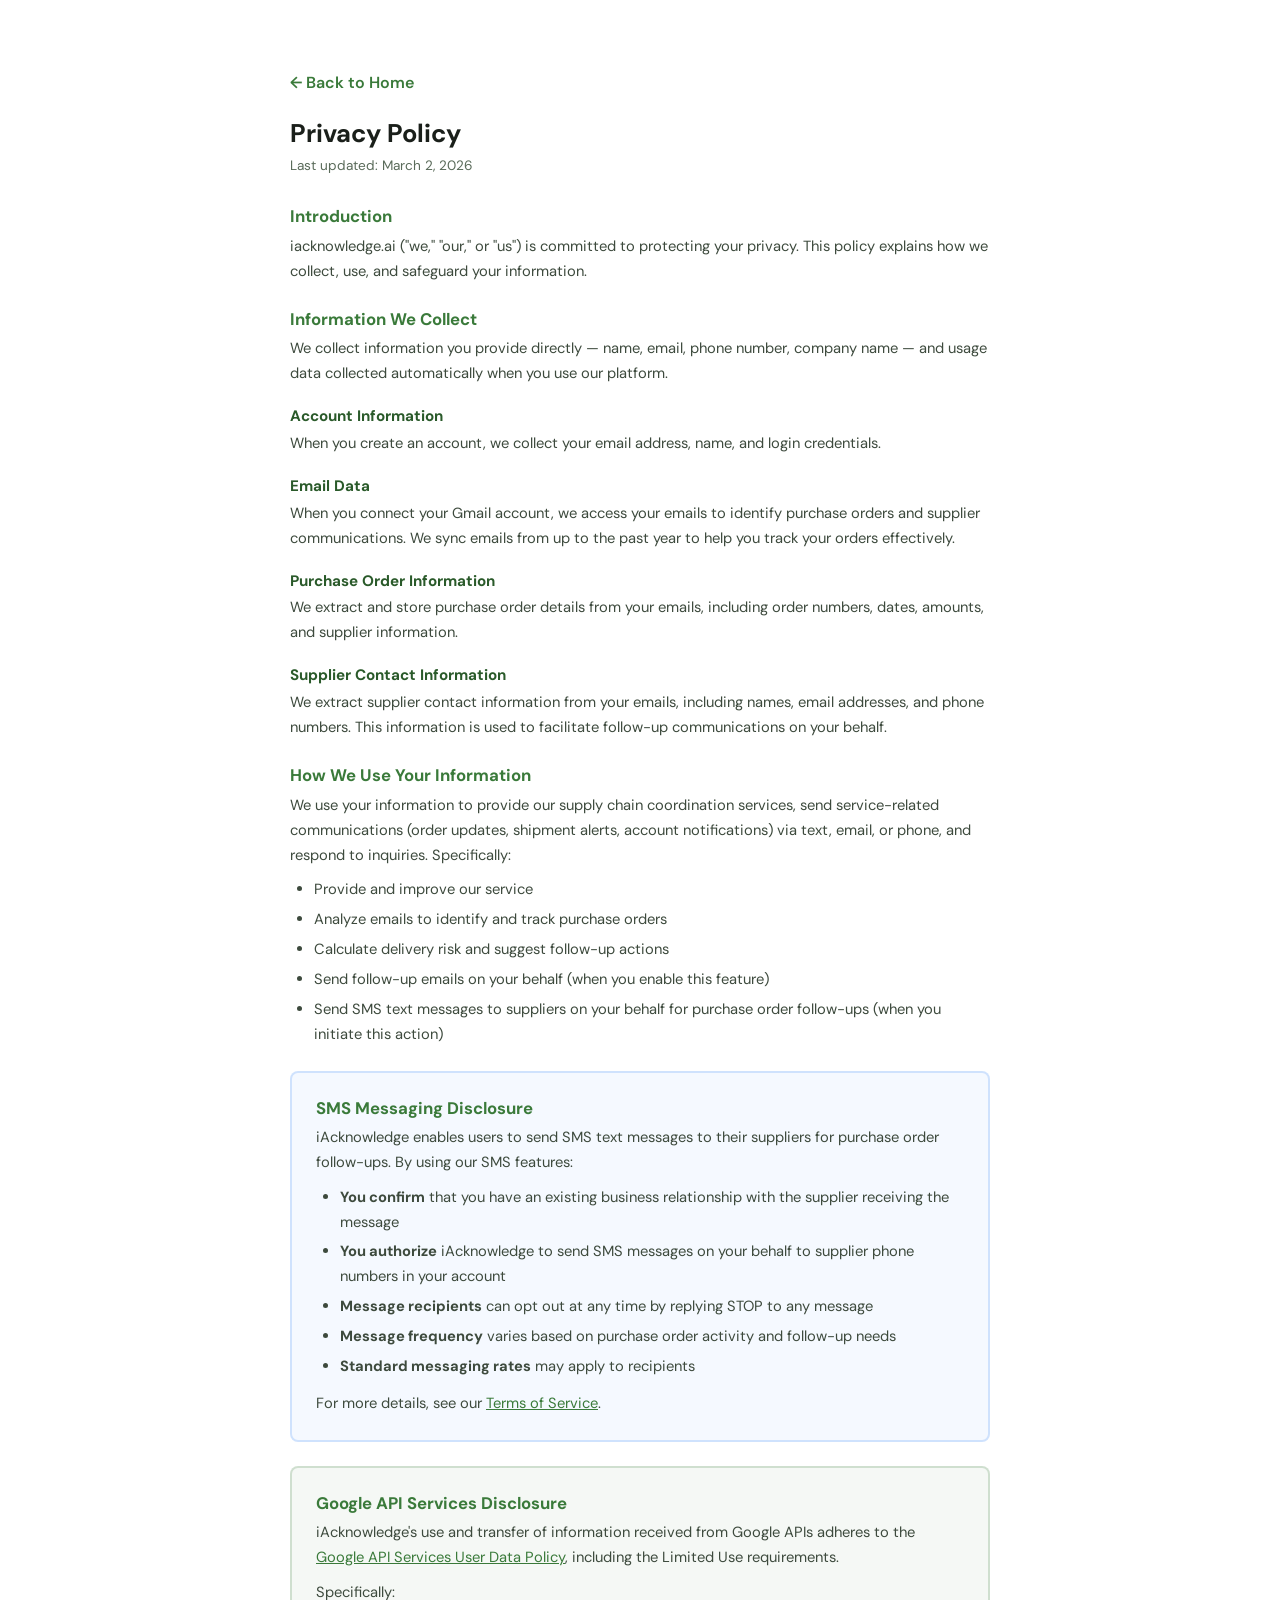
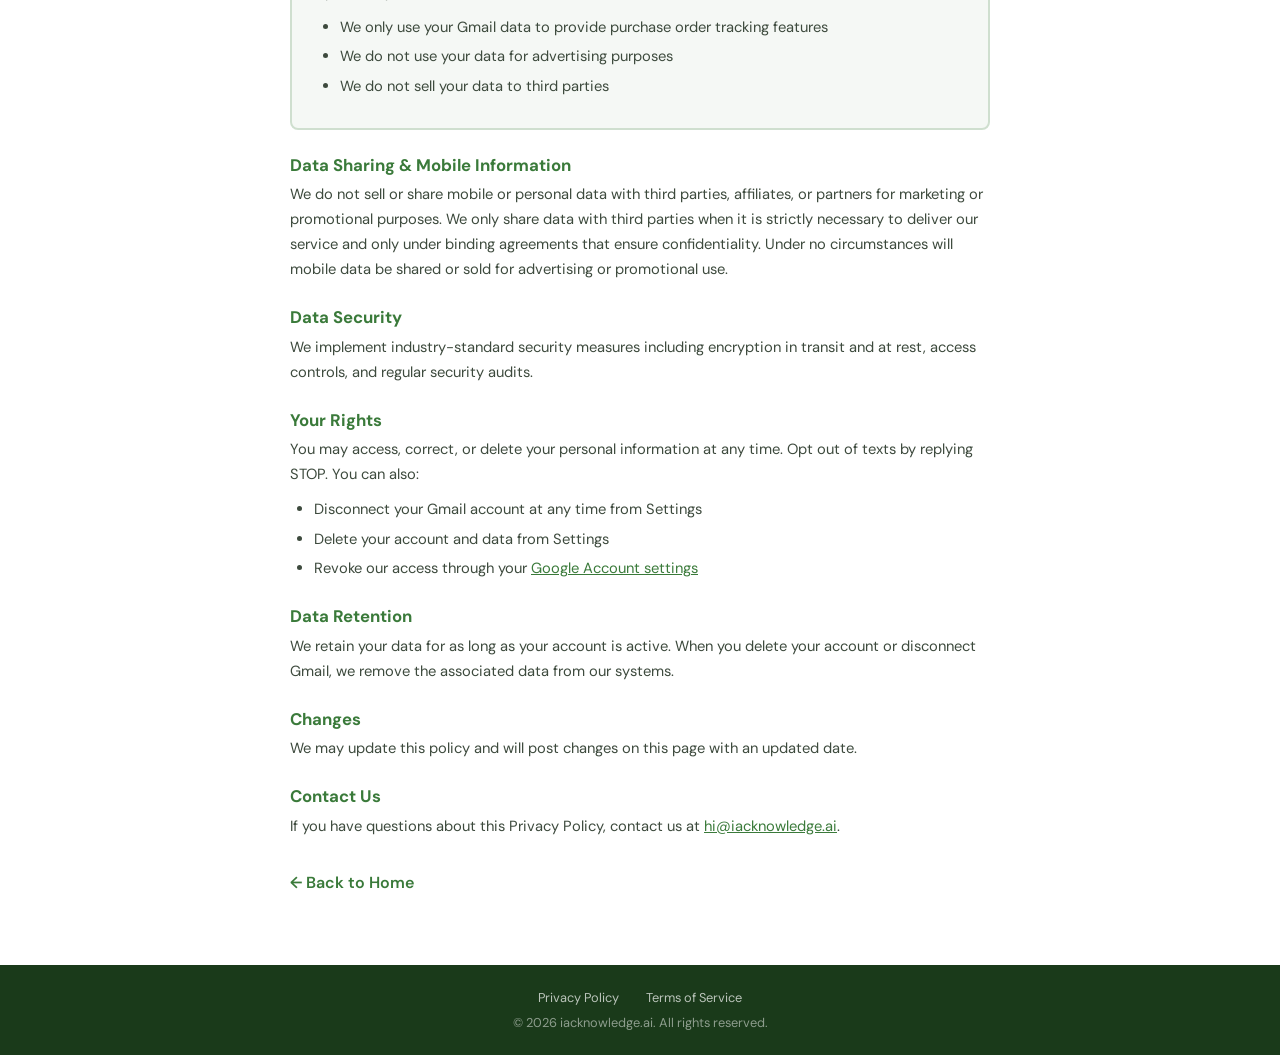
==== privacy.html @ d60be9db "Remove old logo and icon files, update index.html with new meta tags and styles, add privacy and ter" ====
<!DOCTYPE html>
<html lang="en">
<head>
<meta charset="UTF-8">
<meta name="viewport" content="width=device-width, initial-scale=1.0">
<title>Privacy Policy — iacknowledge.ai</title>
<link href="https://fonts.googleapis.com/css2?family=DM+Sans:wght@400;500;600;700&display=swap" rel="stylesheet">
<link rel="stylesheet" href="styles.css">
</head>
<body>

<div class="policy-page">
  <div class="policy-inner">
    <a href="index.html" class="back-link">&larr; Back to Home</a>

    <h1>Privacy Policy</h1>
    <p class="date">Last updated: March 2, 2026</p>

    <h2>Introduction</h2>
    <p>iacknowledge.ai ("we," "our," or "us") is committed to protecting your privacy. This policy explains how we collect, use, and safeguard your information.</p>

    <h2>Information We Collect</h2>
    <p>We collect information you provide directly — name, email, phone number, company name — and usage data collected automatically when you use our platform.</p>

    <h3>Account Information</h3>
    <p>When you create an account, we collect your email address, name, and login credentials.</p>

    <h3>Email Data</h3>
    <p>When you connect your Gmail account, we access your emails to identify purchase orders and supplier communications. We sync emails from up to the past year to help you track your orders effectively.</p>

    <h3>Purchase Order Information</h3>
    <p>We extract and store purchase order details from your emails, including order numbers, dates, amounts, and supplier information.</p>

    <h3>Supplier Contact Information</h3>
    <p>We extract supplier contact information from your emails, including names, email addresses, and phone numbers. This information is used to facilitate follow-up communications on your behalf.</p>

    <h2>How We Use Your Information</h2>
    <p>We use your information to provide our supply chain coordination services, send service-related communications (order updates, shipment alerts, account notifications) via text, email, or phone, and respond to inquiries. Specifically:</p>
    <ul>
      <li>Provide and improve our service</li>
      <li>Analyze emails to identify and track purchase orders</li>
      <li>Calculate delivery risk and suggest follow-up actions</li>
      <li>Send follow-up emails on your behalf (when you enable this feature)</li>
      <li>Send SMS text messages to suppliers on your behalf for purchase order follow-ups (when you initiate this action)</li>
    </ul>

    <div class="disclosure-box blue">
      <h2>SMS Messaging Disclosure</h2>
      <p>iAcknowledge enables users to send SMS text messages to their suppliers for purchase order follow-ups. By using our SMS features:</p>
      <ul>
        <li><strong>You confirm</strong> that you have an existing business relationship with the supplier receiving the message</li>
        <li><strong>You authorize</strong> iAcknowledge to send SMS messages on your behalf to supplier phone numbers in your account</li>
        <li><strong>Message recipients</strong> can opt out at any time by replying STOP to any message</li>
        <li><strong>Message frequency</strong> varies based on purchase order activity and follow-up needs</li>
        <li><strong>Standard messaging rates</strong> may apply to recipients</li>
      </ul>
      <p>For more details, see our <a href="terms.html">Terms of Service</a>.</p>
    </div>

    <div class="disclosure-box green">
      <h2>Google API Services Disclosure</h2>
      <p>iAcknowledge's use and transfer of information received from Google APIs adheres to the <a href="https://developers.google.com/terms/api-services-user-data-policy" target="_blank" rel="noopener noreferrer">Google API Services User Data Policy</a>, including the Limited Use requirements.</p>
      <p>Specifically:</p>
      <ul>
        <li>We only use your Gmail data to provide purchase order tracking features</li>
        <li>We do not use your data for advertising purposes</li>
        <li>We do not sell your data to third parties</li>
      </ul>
    </div>

    <h2>Data Sharing &amp; Mobile Information</h2>
    <p>We do not sell or share mobile or personal data with third parties, affiliates, or partners for marketing or promotional purposes. We only share data with third parties when it is strictly necessary to deliver our service and only under binding agreements that ensure confidentiality. Under no circumstances will mobile data be shared or sold for advertising or promotional use.</p>

    <h2>Data Security</h2>
    <p>We implement industry-standard security measures including encryption in transit and at rest, access controls, and regular security audits.</p>

    <h2>Your Rights</h2>
    <p>You may access, correct, or delete your personal information at any time. Opt out of texts by replying STOP. You can also:</p>
    <ul>
      <li>Disconnect your Gmail account at any time from Settings</li>
      <li>Delete your account and data from Settings</li>
      <li>Revoke our access through your <a href="https://myaccount.google.com/permissions" target="_blank" rel="noopener noreferrer">Google Account settings</a></li>
    </ul>

    <h2>Data Retention</h2>
    <p>We retain your data for as long as your account is active. When you delete your account or disconnect Gmail, we remove the associated data from our systems.</p>

    <h2>Changes</h2>
    <p>We may update this policy and will post changes on this page with an updated date.</p>

    <h2>Contact Us</h2>
    <p>If you have questions about this Privacy Policy, contact us at <a href="mailto:hi@iacknowledge.ai">hi@iacknowledge.ai</a>.</p>

    <a href="index.html" class="back-link">&larr; Back to Home</a>
  </div>
</div>

<footer>
  <div class="footer-links">
    <a href="privacy.html">Privacy Policy</a>
    <a href="terms.html">Terms of Service</a>
  </div>
  &copy; 2026 iacknowledge.ai. All rights reserved.
</footer>

</body>
</html>
---- styles.css ----
* { margin: 0; padding: 0; box-sizing: border-box; }
body { font-family: 'DM Sans', sans-serif; color: #fff; background: #3a7a3a; }

/* ── HERO ── */
.hero {
  min-height: 100vh;
  display: flex;
  flex-direction: column;
  align-items: center;
  justify-content: center;
  text-align: center;
  padding: 2rem;
}
.logo {
  display: flex;
  align-items: center;
  gap: 0.6rem;
  font-size: clamp(2.5rem, 6vw, 4rem);
  font-weight: 700;
  letter-spacing: -0.02em;
  margin-bottom: 1.25rem;
}
.logo svg { width: 1em; height: 1em; }
.tagline {
  font-size: clamp(1rem, 2.5vw, 1.3rem);
  font-weight: 400;
  opacity: 0.8;
  max-width: 580px;
  line-height: 1.5;
  margin-bottom: 2.5rem;
}
.cta {
  display: inline-block;
  background: #fff;
  color: #3a7a3a;
  padding: 0.9rem 2.5rem;
  border-radius: 8px;
  font-weight: 700;
  font-size: 1.05rem;
  text-decoration: none;
  transition: transform 0.15s, box-shadow 0.15s;
}
.cta:hover { transform: translateY(-2px); box-shadow: 0 6px 24px rgba(0,0,0,0.15); }

/* ── ABOUT ── */
.about {
  background: #fff;
  color: #1a1f1a;
  padding: 3.5rem 2rem;
}
.about-inner { max-width: 700px; margin: 0 auto; }
.about h2 { font-size: 1.35rem; font-weight: 700; margin-bottom: 0.75rem; color: #3a7a3a; }
.about p { font-size: 1.05rem; line-height: 1.7; color: #3d4a3d; }

/* ── CONTACT ── */
.contact { background: #f4faf4; color: #1a1f1a; padding: 2.5rem 2rem; text-align: center; }
.contact h2 { font-size: 1.15rem; font-weight: 700; margin-bottom: 0.75rem; color: #3a7a3a; }
.contact p { font-size: 0.95rem; color: #5a6b5a; line-height: 1.7; }
.contact a { color: #3a7a3a; text-decoration: none; }
.contact a:hover { text-decoration: underline; }

/* ── SMS ── */
.sms { background: #fff; padding: 2.5rem 2rem; }
.sms-inner { max-width: 700px; margin: 0 auto; font-size: 0.88rem; color: #5a6b5a; line-height: 1.7; }
.sms-inner h3 { font-size: 0.95rem; color: #1a1f1a; margin-bottom: 0.5rem; }
.sms-inner a { color: #3a7a3a; }

/* ── FOOTER ── */
footer { background: #1a3a1a; color: rgba(255,255,255,0.5); padding: 1.5rem 2rem; text-align: center; font-size: 0.8rem; }
footer a { color: rgba(255,255,255,0.7); text-decoration: none; margin: 0 0.75rem; }
footer a:hover { color: #fff; }
.footer-links { margin-bottom: 0.5rem; }

/* ── POLICY PAGES ── */
.policy-page {
  background: #fff;
  color: #1a1f1a;
  min-height: calc(100vh - 60px);
  padding: 3rem 2rem;
}
.policy-inner { max-width: 700px; margin: 0 auto; }
.policy-inner h1 { font-size: 1.6rem; margin-bottom: 0.25rem; }
.policy-inner .date { font-size: 0.85rem; color: #5a6b5a; margin-bottom: 1.75rem; }
.policy-inner h2 { font-size: 1.05rem; margin-top: 1.5rem; margin-bottom: 0.4rem; color: #3a7a3a; }
.policy-inner h3 { font-size: 0.95rem; margin-top: 1.25rem; margin-bottom: 0.3rem; color: #2a5a2a; }
.policy-inner p { font-size: 0.92rem; color: #3d4a3d; line-height: 1.7; margin-bottom: 0.6rem; }
.policy-inner ul { font-size: 0.92rem; color: #3d4a3d; line-height: 1.7; margin: 0.5rem 0 0.75rem 1.5rem; }
.policy-inner li { margin-bottom: 0.3rem; }
.policy-inner a { color: #3a7a3a; }
.back-link { display: inline-block; margin: 1.5rem 0; color: #3a7a3a; font-weight: 600; text-decoration: none; }
.back-link:hover { text-decoration: underline; }

/* ── DISCLOSURE BOXES ── */
.disclosure-box {
  border-radius: 8px;
  padding: 1.5rem;
  margin: 1.5rem 0;
}
.disclosure-box h2 { margin-top: 0; }
.disclosure-box p:last-child,
.disclosure-box ul:last-child { margin-bottom: 0; }
.disclosure-box.blue {
  border: 2px solid rgba(59, 130, 246, 0.2);
  background: rgba(59, 130, 246, 0.05);
}
.disclosure-box.green {
  border: 2px solid rgba(58, 122, 58, 0.2);
  background: rgba(58, 122, 58, 0.05);
}
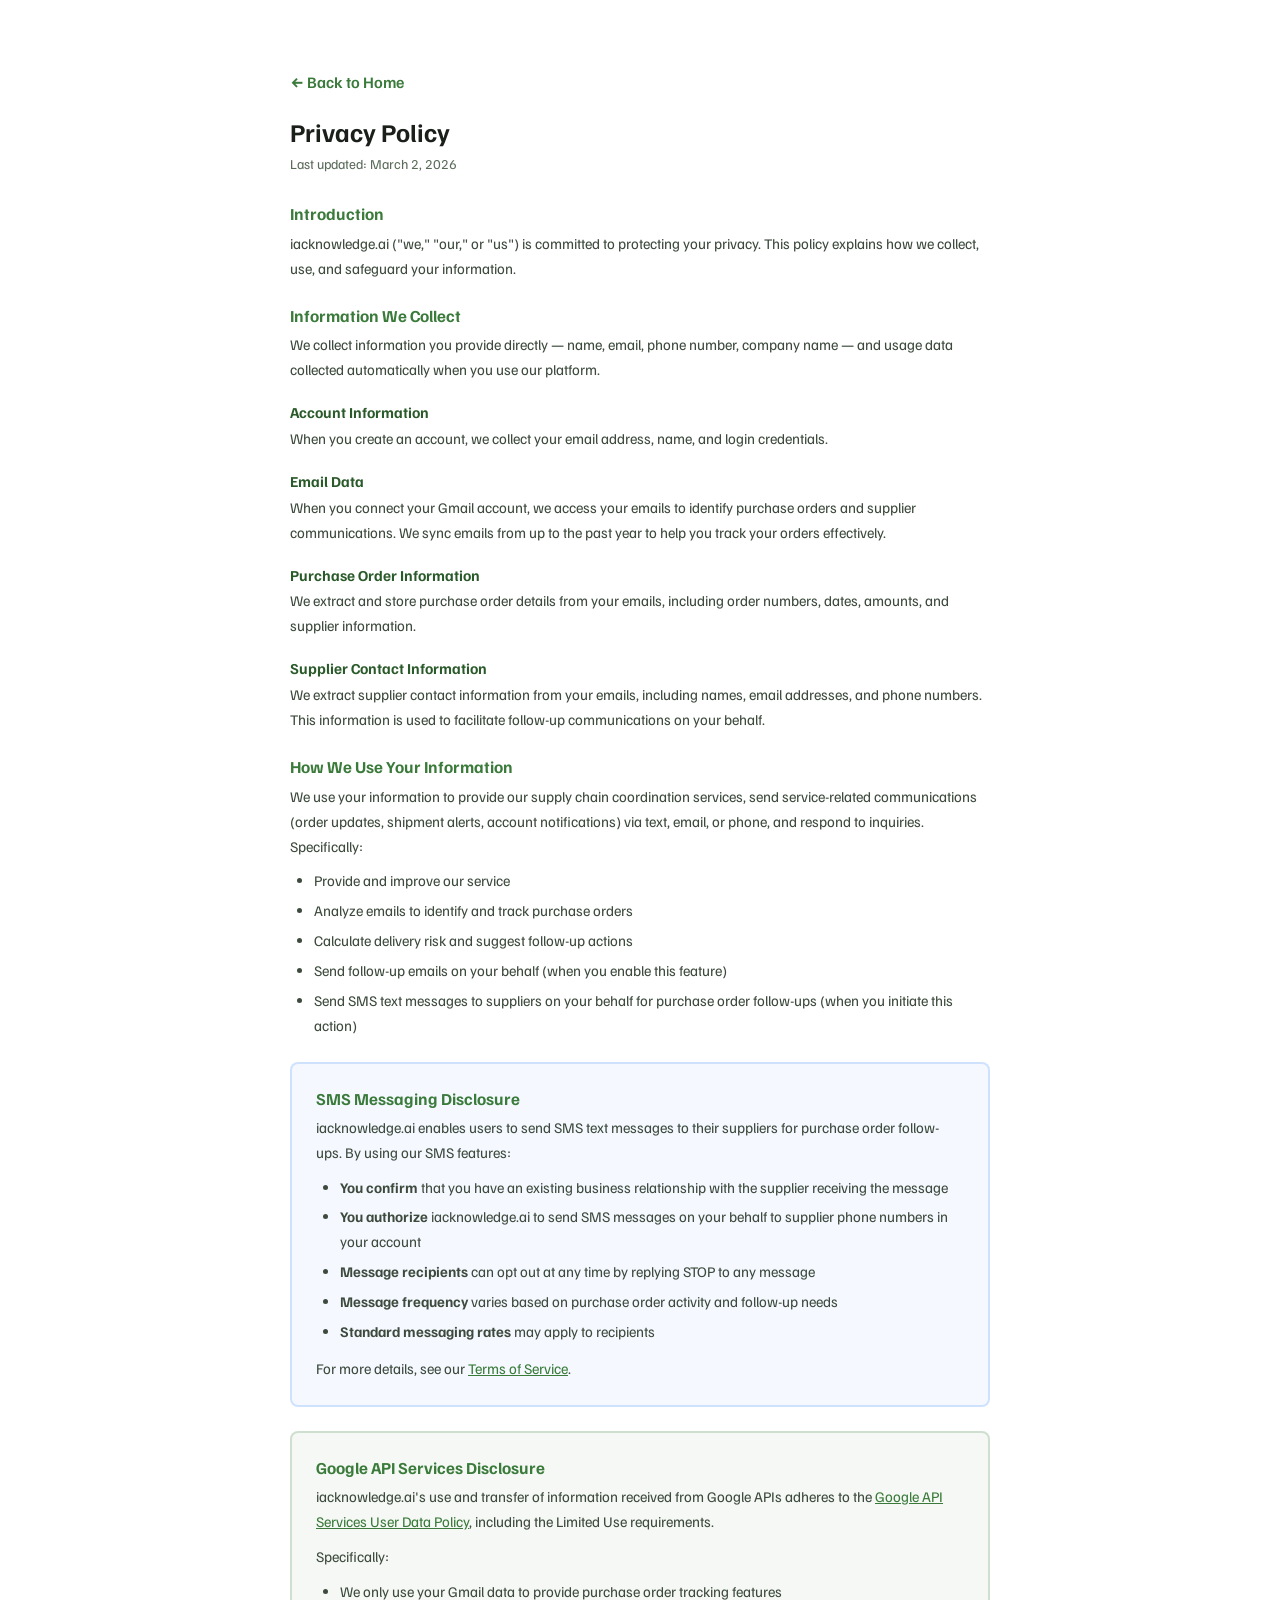
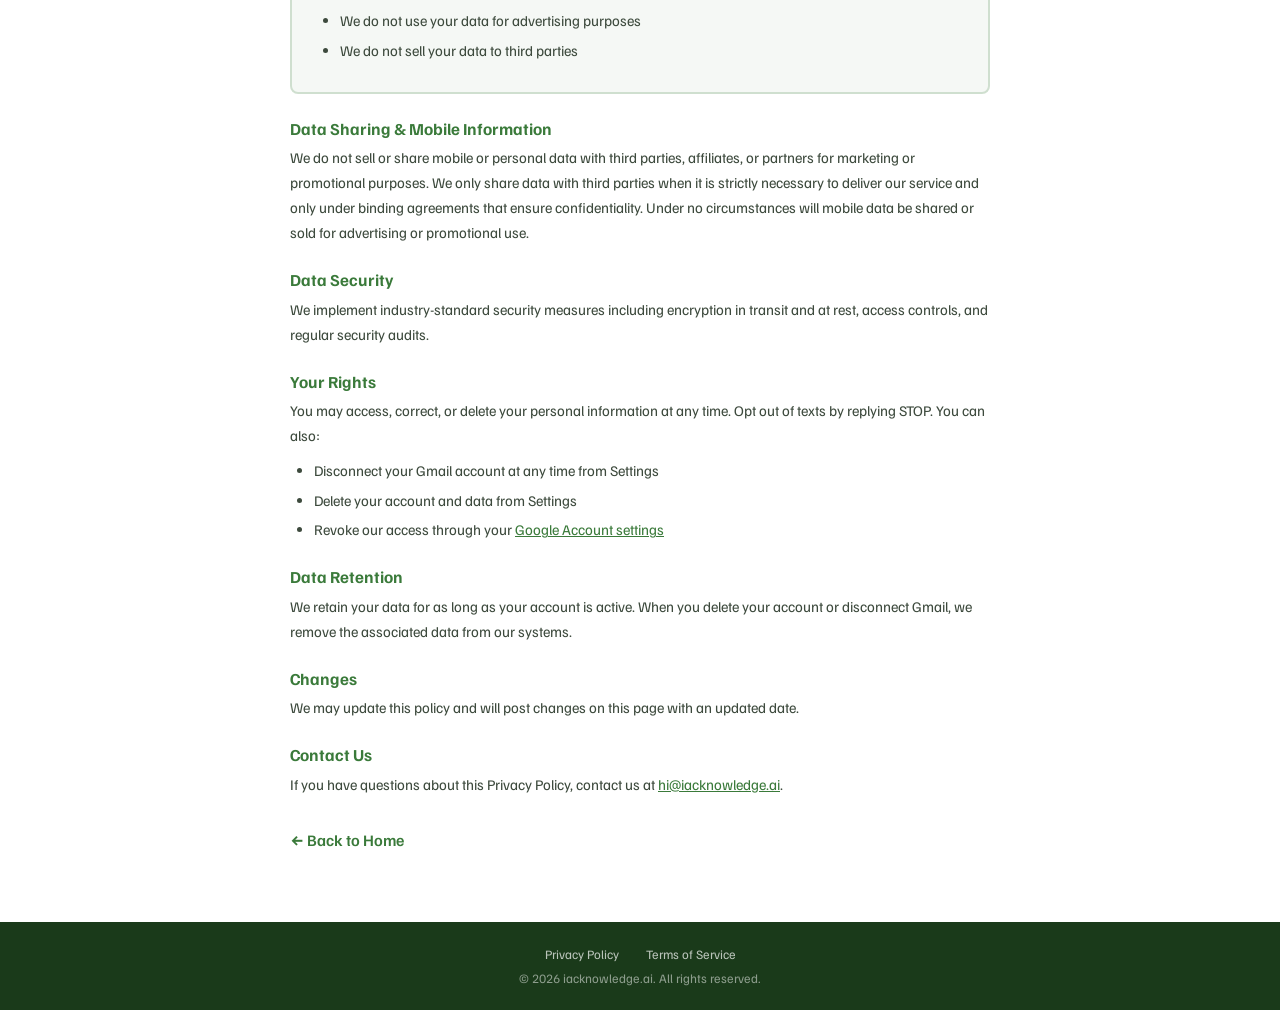
==== commit b8a32db7: "Replace SVG logo with icon.png, add favicon, and update title Swap inline SVG checkmark for icon.png" ====
--- a/privacy.html
+++ b/privacy.html
@@ -4,7 +4,9 @@
 <meta charset="UTF-8">
 <meta name="viewport" content="width=device-width, initial-scale=1.0">
 <title>Privacy Policy — iacknowledge.ai</title>
-<link href="https://fonts.googleapis.com/css2?family=DM+Sans:wght@400;500;600;700&display=swap" rel="stylesheet">
+<link rel="icon" href="favicon.ico">
+<link rel="icon" type="image/png" href="icon.png">
+<link href="https://fonts.googleapis.com/css2?family=Familjen+Grotesk:wght@400;500;600;700&display=swap" rel="stylesheet">
 <link rel="stylesheet" href="styles.css">
 </head>
 <body>
@@ -46,10 +48,10 @@
 
     <div class="disclosure-box blue">
       <h2>SMS Messaging Disclosure</h2>
-      <p>iAcknowledge enables users to send SMS text messages to their suppliers for purchase order follow-ups. By using our SMS features:</p>
+      <p>iacknowledge.ai enables users to send SMS text messages to their suppliers for purchase order follow-ups. By using our SMS features:</p>
       <ul>
         <li><strong>You confirm</strong> that you have an existing business relationship with the supplier receiving the message</li>
-        <li><strong>You authorize</strong> iAcknowledge to send SMS messages on your behalf to supplier phone numbers in your account</li>
+        <li><strong>You authorize</strong> iacknowledge.ai to send SMS messages on your behalf to supplier phone numbers in your account</li>
         <li><strong>Message recipients</strong> can opt out at any time by replying STOP to any message</li>
         <li><strong>Message frequency</strong> varies based on purchase order activity and follow-up needs</li>
         <li><strong>Standard messaging rates</strong> may apply to recipients</li>
@@ -59,7 +61,7 @@
 
     <div class="disclosure-box green">
       <h2>Google API Services Disclosure</h2>
-      <p>iAcknowledge's use and transfer of information received from Google APIs adheres to the <a href="https://developers.google.com/terms/api-services-user-data-policy" target="_blank" rel="noopener noreferrer">Google API Services User Data Policy</a>, including the Limited Use requirements.</p>
+      <p>iacknowledge.ai's use and transfer of information received from Google APIs adheres to the <a href="https://developers.google.com/terms/api-services-user-data-policy" target="_blank" rel="noopener noreferrer">Google API Services User Data Policy</a>, including the Limited Use requirements.</p>
       <p>Specifically:</p>
       <ul>
         <li>We only use your Gmail data to provide purchase order tracking features</li>
--- a/styles.css
+++ b/styles.css
@@ -1,5 +1,5 @@
 * { margin: 0; padding: 0; box-sizing: border-box; }
-body { font-family: 'DM Sans', sans-serif; color: #fff; background: #3a7a3a; }
+body { font-family: 'Familjen Grotesk', sans-serif; color: #fff; background: #3a7a3a; }
 
 /* ── HERO ── */
 .hero {
@@ -20,7 +20,7 @@
   letter-spacing: -0.02em;
   margin-bottom: 1.25rem;
 }
-.logo svg { width: 1em; height: 1em; }
+.logo img { width: 1em; height: 1em; position: relative; top: 0.08em; }
 .tagline {
   font-size: clamp(1rem, 2.5vw, 1.3rem);
   font-weight: 400;
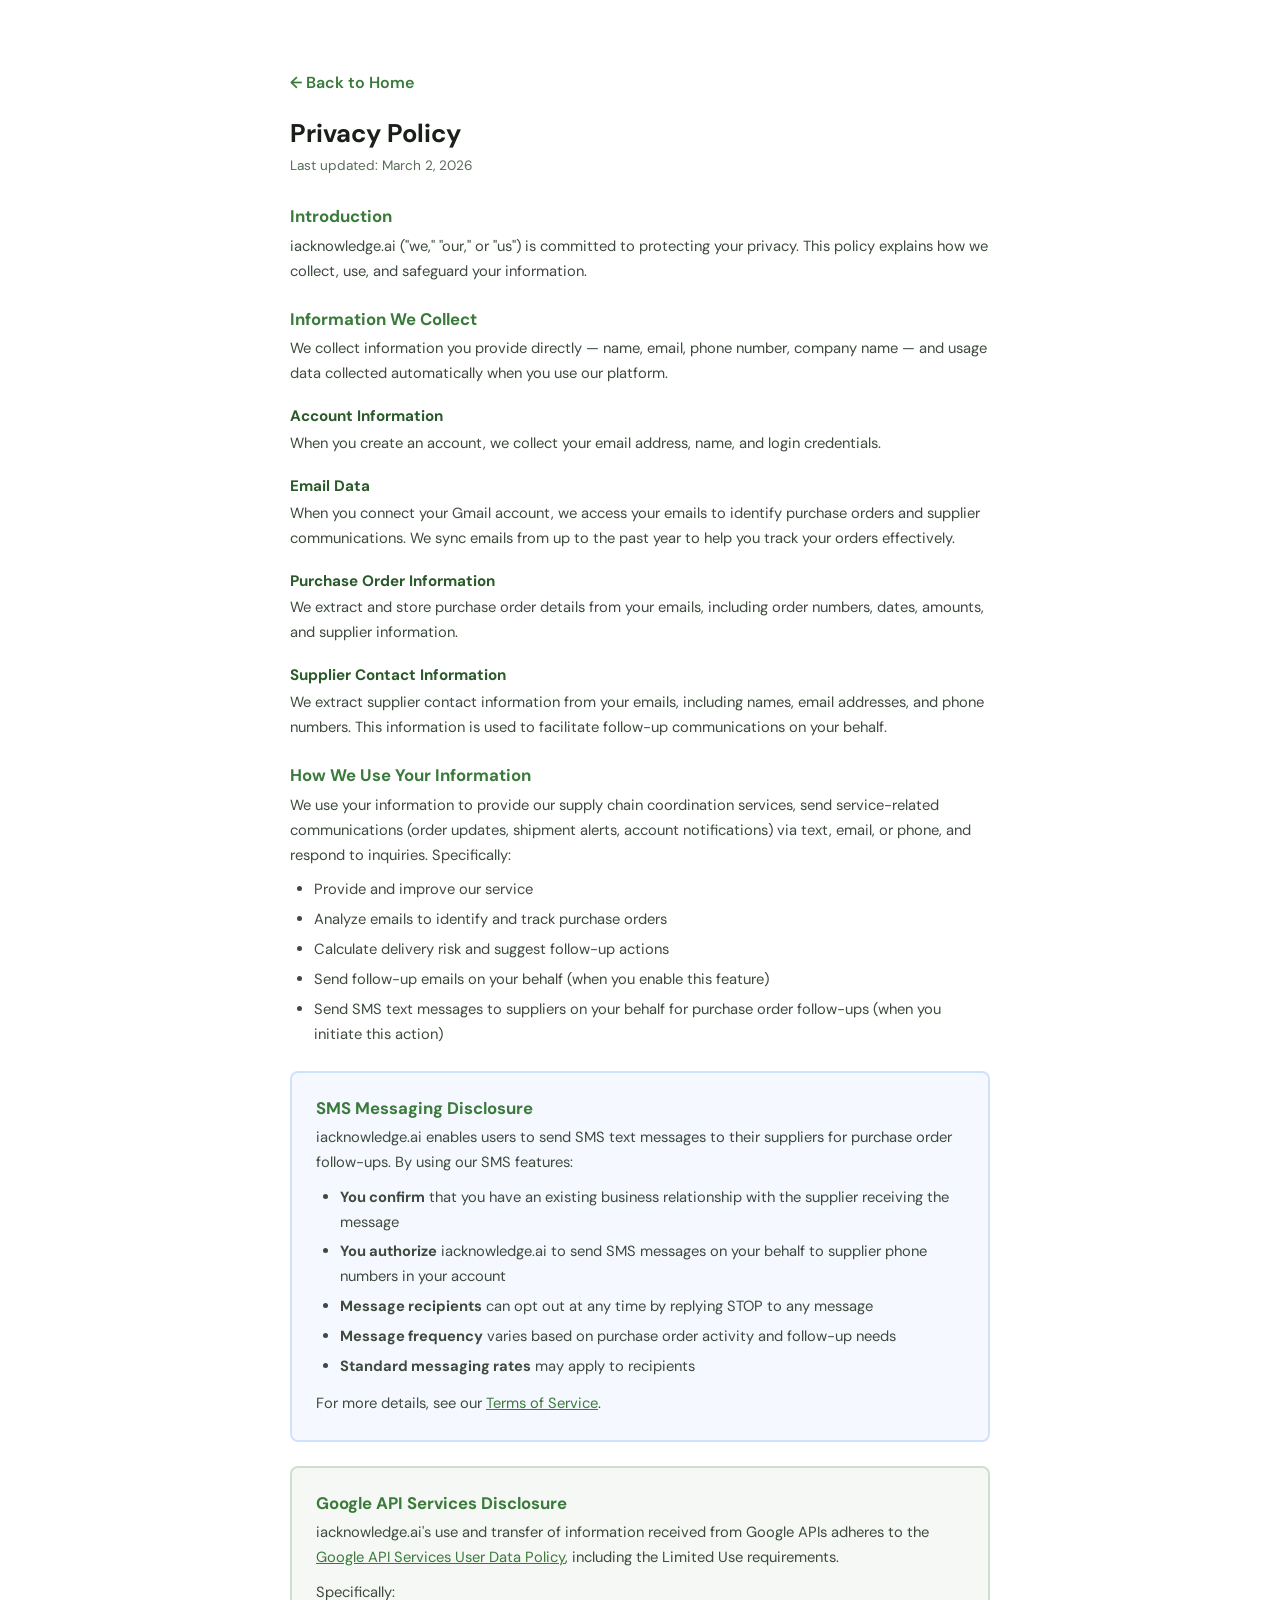
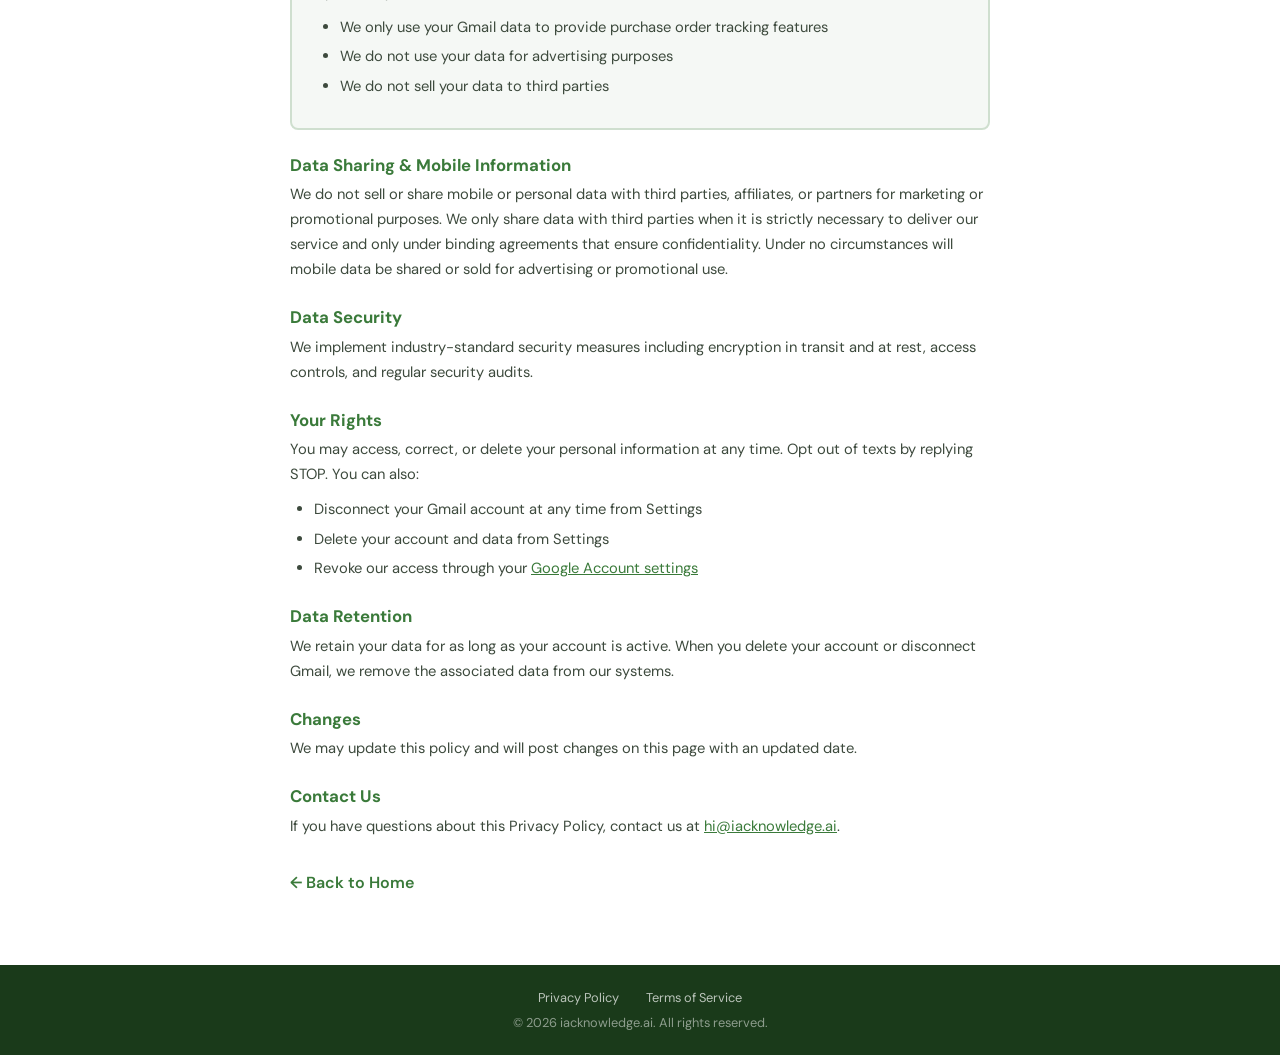
==== commit c71fa238: "Redesign homepage with compact hero and two-column layout Content is now visible above the fold: com" ====
--- a/privacy.html
+++ b/privacy.html
@@ -6,7 +6,7 @@
 <title>Privacy Policy — iacknowledge.ai</title>
 <link rel="icon" href="favicon.ico">
 <link rel="icon" type="image/png" href="icon.png">
-<link href="https://fonts.googleapis.com/css2?family=Familjen+Grotesk:wght@400;500;600;700&display=swap" rel="stylesheet">
+<link href="https://fonts.googleapis.com/css2?family=DM+Sans:wght@400;500;600;700&display=swap" rel="stylesheet">
 <link rel="stylesheet" href="styles.css">
 </head>
 <body>
--- a/styles.css
+++ b/styles.css
@@ -1,75 +1,113 @@
 * { margin: 0; padding: 0; box-sizing: border-box; }
-body { font-family: 'Familjen Grotesk', sans-serif; color: #fff; background: #3a7a3a; }
+body { font-family: 'DM Sans', sans-serif; color: #fff; background: #fff; }
 
 /* ── HERO ── */
 .hero {
-  min-height: 100vh;
+  background: #3a7a3a;
   display: flex;
   flex-direction: column;
   align-items: center;
   justify-content: center;
   text-align: center;
-  padding: 2rem;
+  padding: 3.5rem 2rem 3rem;
 }
 .logo {
   display: flex;
   align-items: center;
   gap: 0.6rem;
-  font-size: clamp(2.5rem, 6vw, 4rem);
+  font-size: clamp(2.2rem, 5vw, 3.2rem);
   font-weight: 700;
   letter-spacing: -0.02em;
-  margin-bottom: 1.25rem;
+  margin-bottom: 0.75rem;
 }
 .logo img { width: 1em; height: 1em; position: relative; top: 0.08em; }
 .tagline {
-  font-size: clamp(1rem, 2.5vw, 1.3rem);
+  font-size: clamp(0.95rem, 2vw, 1.15rem);
   font-weight: 400;
-  opacity: 0.8;
+  opacity: 0.85;
   max-width: 580px;
   line-height: 1.5;
-  margin-bottom: 2.5rem;
+  margin-bottom: 1.75rem;
 }
 .cta {
   display: inline-block;
   background: #fff;
   color: #3a7a3a;
-  padding: 0.9rem 2.5rem;
-  border-radius: 8px;
-  font-weight: 700;
-  font-size: 1.05rem;
+  padding: 0.75rem 2.25rem;
+  border-radius: 50px;
+  font-weight: 600;
+  font-size: 1rem;
   text-decoration: none;
   transition: transform 0.15s, box-shadow 0.15s;
 }
 .cta:hover { transform: translateY(-2px); box-shadow: 0 6px 24px rgba(0,0,0,0.15); }
 
-/* ── ABOUT ── */
-.about {
+/* ── CONTENT GRID ── */
+.content {
   background: #fff;
   color: #1a1f1a;
-  padding: 3.5rem 2rem;
+  padding: 3rem 2rem 4rem;
 }
-.about-inner { max-width: 700px; margin: 0 auto; }
-.about h2 { font-size: 1.35rem; font-weight: 700; margin-bottom: 0.75rem; color: #3a7a3a; }
-.about p { font-size: 1.05rem; line-height: 1.7; color: #3d4a3d; }
-
-/* ── CONTACT ── */
-.contact { background: #f4faf4; color: #1a1f1a; padding: 2.5rem 2rem; text-align: center; }
-.contact h2 { font-size: 1.15rem; font-weight: 700; margin-bottom: 0.75rem; color: #3a7a3a; }
-.contact p { font-size: 0.95rem; color: #5a6b5a; line-height: 1.7; }
-.contact a { color: #3a7a3a; text-decoration: none; }
-.contact a:hover { text-decoration: underline; }
-
-/* ── SMS ── */
-.sms { background: #fff; padding: 2.5rem 2rem; }
-.sms-inner { max-width: 700px; margin: 0 auto; font-size: 0.88rem; color: #5a6b5a; line-height: 1.7; }
-.sms-inner h3 { font-size: 0.95rem; color: #1a1f1a; margin-bottom: 0.5rem; }
-.sms-inner a { color: #3a7a3a; }
+.content-grid {
+  max-width: 960px;
+  margin: 0 auto;
+  display: flex;
+  gap: 4rem;
+}
+.content-left {
+  flex: 1;
+}
+.content-right {
+  flex: 0 0 300px;
+}
+.content-block {
+  margin-bottom: 2rem;
+}
+.content-block:last-child {
+  margin-bottom: 0;
+}
+.content-block h2 {
+  font-size: 1.25rem;
+  font-weight: 700;
+  color: #3a7a3a;
+  margin-bottom: 0.6rem;
+}
+.content-block p {
+  font-size: 0.95rem;
+  line-height: 1.7;
+  color: #3d4a3d;
+}
+.content-block a {
+  color: #3a7a3a;
+  text-decoration: none;
+}
+.content-block a:hover {
+  text-decoration: underline;
+}
+.legal-links {
+  display: flex;
+  gap: 1.25rem;
+}
 
 /* ── FOOTER ── */
 footer { background: #1a3a1a; color: rgba(255,255,255,0.5); padding: 1.5rem 2rem; text-align: center; font-size: 0.8rem; }
 footer a { color: rgba(255,255,255,0.7); text-decoration: none; margin: 0 0.75rem; }
 footer a:hover { color: #fff; }
 .footer-links { margin-bottom: 0.5rem; }
+
+/* ── RESPONSIVE ── */
+@media (max-width: 680px) {
+  .content-grid {
+    flex-direction: column;
+    gap: 0;
+  }
+  .content-right {
+    flex: 1;
+  }
+  .content-block {
+    margin-bottom: 1.75rem;
+  }
+}
 
 /* ── POLICY PAGES ── */
 .policy-page {
